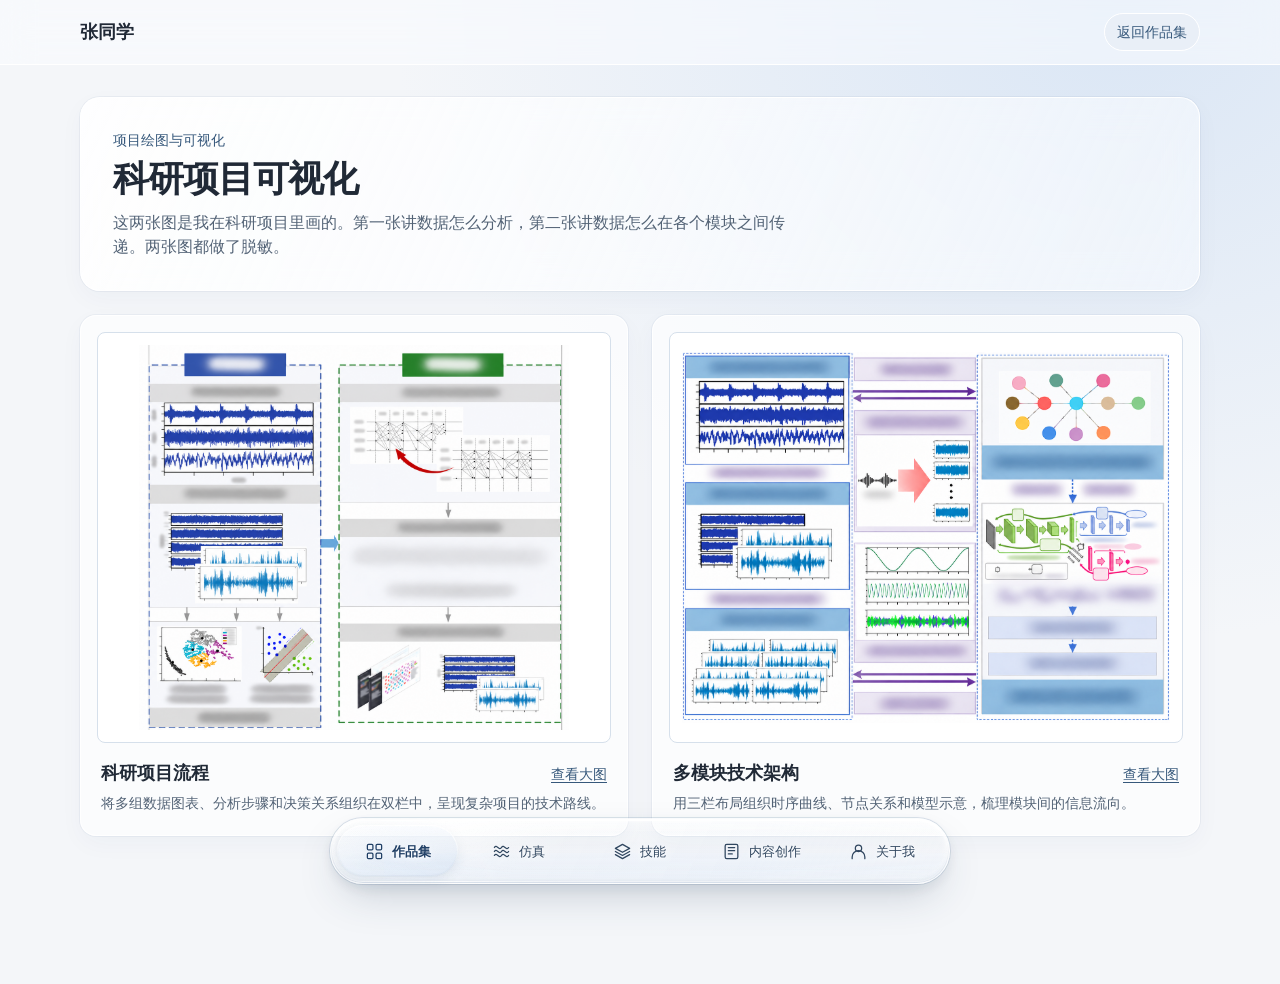
==== works/research-visualizations/index.html @ 985a32ad "Intensify glass dock hover with raised lenses and responsive highlights" ====
<!doctype html>
<html lang="zh-CN">
<head>
<meta charset="utf-8">
<meta name="viewport" content="width=device-width, initial-scale=1">
<meta name="description" content="张同学的科研项目可视化作品，涵盖项目流程和多模块技术架构。">
<title>科研项目可视化 · 张同学</title>
<link rel="stylesheet" href="../../gallery.css">
<link rel="stylesheet" href="../../image-viewer.css">
<link rel="stylesheet" href="../../bottom-nav.css?v=liquid-glass-hover-3">
</head>
<body>
<header class="site-header">
  <nav class="site-nav" aria-label="页面导航">
    <a class="brand" href="../../index.html">张同学</a>
    <a class="back" href="../../index.html#works">返回作品集</a>
  </nav>
</header>
<main>
  <section class="intro" aria-labelledby="title">
    <p class="eyebrow">项目绘图与可视化</p>
    <h1 id="title">科研项目可视化</h1>
    <p class="intro-copy">这两张图是我在科研项目里画的。第一张讲数据怎么分析，第二张讲数据怎么在各个模块之间传递。两张图都做了脱敏。</p>
  </section>
  <div class="gallery" data-image-gallery>
    <figure class="diagram">
      <a class="diagram-image" data-image-item href="../../assets/research-workflow-redacted.png" aria-label="查看科研项目流程脱敏大图">
        <img src="../../assets/research-workflow-redacted.png" width="1324" height="1188" alt="用双栏布局组织波形、散点、分析步骤与决策关系的科研项目流程图">
      </a>
      <figcaption>
        <div class="caption-top">
          <h2>科研项目流程</h2>
          <a class="original" href="../../assets/research-workflow-redacted.png" aria-label="查看科研项目流程脱敏大图">查看大图</a>
        </div>
        <p>将多组数据图表、分析步骤和决策关系组织在双栏中，呈现复杂项目的技术路线。</p>
      </figcaption>
    </figure>
    <figure class="diagram">
      <a class="diagram-image" data-image-item href="../../assets/technical-architecture-redacted.png" aria-label="查看多模块技术架构脱敏大图">
        <img src="../../assets/technical-architecture-redacted.png" width="1437" height="1094" alt="用三栏布局展示时序曲线、节点关系和模型模块之间的信息流向">
      </a>
      <figcaption>
        <div class="caption-top">
          <h2>多模块技术架构</h2>
          <a class="original" href="../../assets/technical-architecture-redacted.png" aria-label="查看多模块技术架构脱敏大图">查看大图</a>
        </div>
        <p>用三栏布局组织时序曲线、节点关系和模型示意，梳理模块间的信息流向。</p>
      </figcaption>
    </figure>
  </div>
</main>
<script src="../../image-viewer.js"></script>
<nav class="bottom-nav" aria-label="底部导航">
  <a href="../../index.html#works" aria-current="page"><svg viewBox="0 0 24 24" aria-hidden="true"><rect x="3" y="3" width="7" height="7" rx="1.5"/><rect x="14" y="3" width="7" height="7" rx="1.5"/><rect x="3" y="14" width="7" height="7" rx="1.5"/><rect x="14" y="14" width="7" height="7" rx="1.5"/></svg><span>作品集</span></a>
  <a href="../../index.html#simulation"><svg viewBox="0 0 24 24" aria-hidden="true"><path d="M3 7c3-5 6 5 9 0s6 5 9 0M3 12c3-5 6 5 9 0s6 5 9 0M3 17c3-5 6 5 9 0s6 5 9 0"/></svg><span>仿真</span></a>
  <a href="../../index.html#skills"><svg viewBox="0 0 24 24" aria-hidden="true"><path d="m12 3 9 5-9 5-9-5 9-5Zm-9 9 9 5 9-5M3 16l9 5 9-5"/></svg><span>技能</span></a>
  <a href="../../index.html#xiaohongshu"><svg viewBox="0 0 24 24" aria-hidden="true"><rect x="4" y="3" width="16" height="18" rx="2"/><path d="M8 7h8M8 11h8M8 15h5"/></svg><span>内容创作</span></a>
  <a href="../../index.html#about"><svg viewBox="0 0 24 24" aria-hidden="true"><circle cx="12" cy="8" r="4"/><path d="M4 21v-2a8 8 0 0 1 16 0v2"/></svg><span>关于我</span></a>
</nav>
<script src="../../bottom-nav.js?v=liquid-glass-hover-3"></script>
</body>
</html>
---- gallery.css ----
@import url("./typography.css");

:root {
  color-scheme: light;
  --ink: #202936;
  --muted: #536376;
  --accent: #36587b;
  --line: #d6e0eb;
  font-family: var(--font-ui);
}
* { box-sizing: border-box; }
body {
  min-height: 100vh;
  margin: 0;
  color: var(--ink);
  background: radial-gradient(ellipse at 88% 0%, #dae6f5, transparent 46%), #f4f6f9;
}
h1, h2, p, figure { margin: 0; }
a { color: inherit; }
a:focus-visible { outline: 3px solid var(--accent); outline-offset: 4px; }
.site-header {
  border-bottom: 1px solid #fff;
  background: rgba(250, 252, 255, .57);
  backdrop-filter: blur(16px);
}
.site-nav, main { width: min(1120px, calc(100% - 64px)); margin-inline: auto; }
.site-nav { display: flex; align-items: center; justify-content: space-between; gap: 16px; min-height: 64px; }
.brand { font-size: 18px; font-weight: 600; text-decoration: none; }
.back {
  padding: 8px 12px;
  border: 1px solid #fff;
  border-radius: 999px;
  color: var(--accent);
  background: #e9eff7;
  font-size: 14px;
  line-height: 20px;
  text-decoration: none;
}
.back:hover { background: #fff; }
main { margin-block: 32px 48px; }
.intro, .diagram {
  border: 1px solid #fffe;
  background: rgba(255, 255, 255, .65);
  box-shadow: 0 0 0 1px #58759912, 0 8px 24px #29456b09;
}
.intro {
  padding: 32px;
  border-radius: 20px;
  background: linear-gradient(115deg, #ffffffdf, #f8fbff8f);
  backdrop-filter: blur(16px);
}
.eyebrow { color: var(--accent); font-size: 14px; line-height: 20px; font-weight: 500; }
h1 { margin-top: 8px; font-size: 36px; line-height: 40px; font-weight: 600; letter-spacing: -.03em; }
.intro-copy { max-width: 680px; margin-top: 12px; color: var(--muted); font-size: 16px; line-height: 24px; }
.gallery { display: grid; grid-template-columns: repeat(2, minmax(0, 1fr)); gap: 24px; margin-top: 24px; }
.diagram { display: flex; min-width: 0; flex-direction: column; padding: 16px; border-radius: 16px; }
.diagram-image {
  display: grid;
  grid-template: minmax(0, 1fr) / minmax(0, 1fr);
  place-items: center;
  min-height: 0;
  aspect-ratio: 5 / 4;
  padding: 12px;
  border: 1px solid var(--line);
  border-radius: 8px;
  background: #fff;
}
.diagram-image-wide { aspect-ratio: 16 / 10; }
.diagram-image:hover { border-color: var(--accent); }
.diagram-image img { display: block; width: 100%; height: 100%; min-height: 0; object-fit: contain; }
figcaption { padding: 16px 4px 4px; }
.caption-top { display: flex; justify-content: space-between; align-items: baseline; gap: 12px; flex-wrap: wrap; }
h2 { font-size: 18px; line-height: 28px; font-weight: 600; }
.original { color: var(--accent); font-size: 14px; line-height: 20px; white-space: nowrap; text-underline-offset: 3px; }
figcaption p { margin-top: 4px; color: var(--muted); font-size: 14px; line-height: 24px; }
@media (max-width: 680px) {
  .site-nav, main { width: calc(100% - 32px); }
  main { margin-top: 20px; }
  .intro { padding: 24px; }
  h1 { font-size: 30px; line-height: 36px; }
  .gallery { grid-template-columns: 1fr; gap: 16px; margin-top: 16px; }
  .diagram { padding: 12px; }
  .diagram-image { padding: 8px; }
}
---- image-viewer.css ----
html:has(.image-viewer[open]) { overflow: hidden; }

.image-viewer {
  width: min(1160px, calc(100% - 56px));
  height: min(880px, calc(100dvh - 56px));
  max-width: none;
  max-height: calc(100dvh - 32px);
  padding: 0;
  overflow: hidden;
  border: 1px solid #d6e0eb;
  border-radius: 16px;
  color: var(--ink, #202936);
  background: #f4f6f9;
  box-shadow: 0 18px 64px #18253638;
}
.image-viewer[open] { display: grid; grid-template-rows: auto minmax(0, 1fr) auto; }
.image-viewer::backdrop { background: #152134a6; cursor: pointer; }
.image-viewer-toolbar {
  padding: 12px 16px;
  border-bottom: 1px solid #d6e0eb;
  background: #fbfcfe;
}
.image-viewer-toolbar h2 { margin: 0; font-size: 16px; line-height: 24px; font-weight: 600; }
.image-viewer-position { margin: 0; color: var(--muted, #536376); font-size: 13px; font-variant-numeric: tabular-nums; }
.image-viewer-footer {
  display: flex;
  align-items: center;
  justify-content: space-between;
  gap: 8px;
  padding: 8px 16px;
  border-top: 1px solid #d6e0eb;
  background: #fbfcfe;
}
.image-viewer-hint { margin: 0; color: var(--muted, #536376); font-size: 13px; line-height: 20px; }
.image-viewer-footer button {
  margin-inline-start: auto;
  min-height: 44px;
  padding: 8px 14px;
  border: 1px solid #d6e0eb;
  border-radius: 999px;
  color: var(--accent, #36587b);
  background: #edf2f8;
  font: inherit;
  font-weight: 600;
  white-space: nowrap;
  cursor: pointer;
}
.image-viewer-footer button:hover { background: #e3ebf5; }
.image-viewer-footer button:focus-visible {
  outline: 3px solid var(--accent, #36587b);
  outline-offset: 3px;
}
.image-viewer-stage { position: relative; display: grid; grid-template-rows: minmax(0, 1fr); min-height: 0; }
.image-viewer-content {
  display: grid;
  grid-template-rows: minmax(0, 1fr);
  min-width: 0;
  min-height: 0;
  overflow: hidden;
  padding: 16px;
  touch-action: pan-y pinch-zoom;
}
.image-viewer-content [role="status"] { align-self: center; justify-self: center; }
.image-viewer-image {
  position: relative;
  display: grid;
  min-width: 0;
  min-height: 0;
  padding: 0;
  place-items: center;
  border: 0;
  background: none;
  cursor: default;
}
.image-viewer-image:focus-visible { outline: 3px solid var(--accent, #36587b); outline-offset: -3px; }
.image-viewer-image img {
  position: absolute;
  top: 50%;
  left: 50%;
  display: block;
  max-width: 100%;
  max-height: 100%;
  transform: translate(-50%, -50%);
  cursor: zoom-in;
}
.image-viewer [hidden] { display: none; }
.image-viewer-zoomed .image-viewer-content {
  display: block;
  overflow: auto;
  overscroll-behavior: contain;
  touch-action: auto;
}
.image-viewer-zoomed .image-viewer-image { width: max(100%, var(--zoom-width)); }
.image-viewer-zoomed .image-viewer-image img {
  position: static;
  width: var(--zoom-width);
  max-height: none;
  transform: none;
  cursor: zoom-out;
}
.image-viewer-navigation { position: absolute; inset: 0 16px 0 0; pointer-events: none; }
.image-viewer-edge {
  position: absolute;
  inset-block: 0;
  display: grid;
  width: clamp(44px, 14%, 144px);
  padding: 0;
  place-items: center;
  border: 0;
  color: #254464;
  background: transparent;
  cursor: pointer;
  pointer-events: auto;
  touch-action: pan-y pinch-zoom;
}
.image-viewer-edge-prev { inset-inline-start: 0; --edge-shade: to right; }
.image-viewer-edge-next { inset-inline-end: 0; --edge-shade: to left; }
.image-viewer-edge span {
  opacity: 0;
  font: 600 44px/1 system-ui, sans-serif;
  text-shadow: 0 0 6px #fff;
}
.image-viewer-edge:not([aria-disabled="true"]):is(:hover, :focus-visible) {
  background: linear-gradient(var(--edge-shade), #1f375b26, transparent);
}
.image-viewer-edge:not([aria-disabled="true"]):is(:hover, :focus-visible) span { opacity: 1; }
.image-viewer-edge:focus-visible { outline: 3px solid var(--accent, #36587b); outline-offset: -4px; }
.image-viewer-edge[aria-disabled="true"] { visibility: hidden; pointer-events: none; }
@media (max-width: 600px) {
  .image-viewer { width: calc(100% - 24px); height: min(640px, calc(100dvh - 32px)); }
  .image-viewer-content { padding: 8px; }
}
@media (hover: none) {
  .image-viewer-navigation { inset-inline-end: 0; }
  .image-viewer-edge span { opacity: .65; }
}
---- bottom-nav.css ----
body { padding-bottom: calc(100px + env(safe-area-inset-bottom, 0px)); }
html { scroll-padding-bottom: 100px; }
.bottom-nav {
  position: fixed;
  z-index: 10;
  left: 50%;
  bottom: calc(16px + env(safe-area-inset-bottom, 0px));
  transform: translateX(-50%);
  display: grid;
  grid-template-columns: repeat(5, minmax(0, 1fr));
  width: min(620px, calc(100% - 32px));
  padding: 6px;
  border: 1px solid #ffffffb3;
  border-radius: 999px;
  background:
    linear-gradient(115deg, #ffffff33, transparent 32%, #bdd8ff0a 68%, #ffffff24),
    linear-gradient(180deg, #ffffff24, #edf5ff08 48%, #a5bfdc24);
  box-shadow:
    0 18px 44px -12px #263e5d40,
    0 5px 14px #263e5d14,
    0 0 0 1px #819bb840,
    inset 0 2px 1px #fffffff2,
    inset 0 -3px 3px #52739c29,
    inset 3px 0 5px #ffffff99,
    inset -3px 0 5px #ffffff80;
  backdrop-filter: var(--glass-optics, blur(10px) saturate(1.5));
  -webkit-backdrop-filter: var(--glass-optics, blur(10px) saturate(1.5));
  isolation: isolate;
}
.bottom-nav::after {
  position: absolute;
  z-index: 0;
  inset: 1px;
  border: 1px solid #ffffff66;
  border-radius: inherit;
  background:
    radial-gradient(ellipse 180px 76px at var(--shine-x, 18%) var(--shine-y, 0%), #ffffffa6, #ffffff14 54%, transparent 76%),
    linear-gradient(180deg, #ffffff4d, transparent 24%, transparent 72%, #ffffff38);
  box-shadow: inset 0 0 0 1px #ffffff0d, inset 0 0 10px #ffffff1a;
  content: "";
  pointer-events: none;
}
.bottom-nav::before {
  position: absolute;
  z-index: -1;
  inset: 6px auto 6px 6px;
  width: calc((100% - 12px) / 5);
  border-radius: 999px;
  background: linear-gradient(150deg, #ffffff80, #bdd7f533 48%, #8fb3e02e);
  box-shadow: inset 0 1px 1px #fffffff2, inset 0 -1px 2px #52739c40, inset 0 0 0 1px #ffffffa6, 0 3px 12px #36587b1f;
  content: "";
  opacity: 0;
  transform: translateX(calc(var(--active-index, 0) * 100%));
  transition: transform .28s cubic-bezier(.22, 1, .36, 1), opacity .2s;
}
.bottom-nav[data-active]::before { opacity: 1; }
.bottom-nav a {
  position: relative;
  z-index: 1;
  display: flex;
  align-items: center;
  justify-content: center;
  gap: 8px;
  min-width: 0;
  min-height: 52px;
  border-radius: 999px;
  color: #30465f;
  font-size: 13px;
  line-height: 20px;
  text-decoration: none;
  text-shadow: 0 1px 2px #ffffffe6, 0 0 8px #ffffff99;
  white-space: nowrap;
  -webkit-tap-highlight-color: transparent;
}
.bottom-nav a::before {
  position: absolute;
  z-index: -1;
  inset: -3px -1px;
  border: 1px solid #ffffffed;
  border-radius: inherit;
  background:
    radial-gradient(ellipse at var(--item-shine-x, 50%) var(--item-shine-y, 0%), #fffffff2, #ffffff33 48%, transparent 76%),
    linear-gradient(155deg, #ffffff94, #d2e6ff38 48%, #9ebfe947);
  box-shadow: inset 0 2px 1px #fff, inset 0 -2px 3px #587ba647, 0 9px 20px -5px #29466e45, 0 0 0 1px #83a7d333;
  content: "";
  opacity: 0;
  transform: perspective(360px) translate3d(0, 2px, 0) scale(.92);
  transition: opacity .16s, transform .24s cubic-bezier(.2, .9, .25, 1.3);
  pointer-events: none;
}
.bottom-nav a:hover { color: #203f65; }
.bottom-nav a[aria-current] { color: #203f65; font-weight: 600; }
.bottom-nav a:focus-visible { outline: 2px solid #36587b; outline-offset: -2px; }
.bottom-nav svg { width: 19px; height: 19px; flex: none; fill: none; stroke: currentColor; stroke-width: 1.6; stroke-linecap: round; stroke-linejoin: round; }
.bottom-nav a > svg, .bottom-nav a > span { transition: transform .24s cubic-bezier(.2, .9, .25, 1.3), filter .2s; }
.bottom-nav a:focus-visible::before { opacity: 1; transform: none; }
@media (hover: hover) and (pointer: fine) {
  .bottom-nav[data-pointer]::after {
    background:
      radial-gradient(ellipse 110px 65px at var(--shine-x) var(--shine-y), #fffffff2, #ffffff66 42%, transparent 76%),
      linear-gradient(180deg, #ffffff80, transparent 28%, transparent 68%, #ffffff59);
  }
  .bottom-nav[data-pointer]::before { opacity: .5; }
  .bottom-nav a:hover::before {
    opacity: 1;
    transform: perspective(360px) translate3d(var(--item-shift-x, 0px), var(--item-shift-y, -3px), 0) rotateX(var(--item-tilt-x, 0deg)) rotateY(var(--item-tilt-y, 0deg)) scale(1.025);
  }
  .bottom-nav a:hover > svg { transform: translate3d(var(--content-shift-x, 0px), -3px, 0) scale(1.2); filter: drop-shadow(0 2px 3px #36587b26); }
  .bottom-nav a:hover > span { transform: translate3d(var(--content-shift-x, 0px), -2px, 0) scale(1.06); }
  .bottom-nav a:active::before { transform: translateY(1px) scale(.98); }
  .bottom-nav a:active > svg, .bottom-nav a:active > span { transform: scale(.97); }
}
@media (max-width: 760px) {
  .bottom-nav a { flex-direction: column; gap: 3px; min-height: 54px; font-size: 11px; line-height: 16px; }
  .back-to-top { bottom: calc(100px + env(safe-area-inset-bottom, 0px)); }
  .footer { padding-right: 60px; }
}
@media (prefers-reduced-motion: reduce) {
  .bottom-nav::before, .bottom-nav a::before, .bottom-nav a > svg, .bottom-nav a > span { transition: none; }
  .bottom-nav a:hover::before, .bottom-nav a:active::before, .bottom-nav a:hover > svg, .bottom-nav a:hover > span { transform: none; }
}
.nav-glass-defs { position: absolute; width: 0; height: 0; overflow: hidden; pointer-events: none; }
@supports not ((backdrop-filter: blur(1px)) or (-webkit-backdrop-filter: blur(1px))) {
  .bottom-nav { background: #edf4fff2; }
}
@media (prefers-reduced-transparency: reduce), (prefers-contrast: more) {
  .bottom-nav { background: #edf4ff; backdrop-filter: none; -webkit-backdrop-filter: none; }
  .bottom-nav::after { background: none; }
  .bottom-nav[data-pointer]::after { background: none; }
  .bottom-nav a::before { background: #f7fbff; }
}
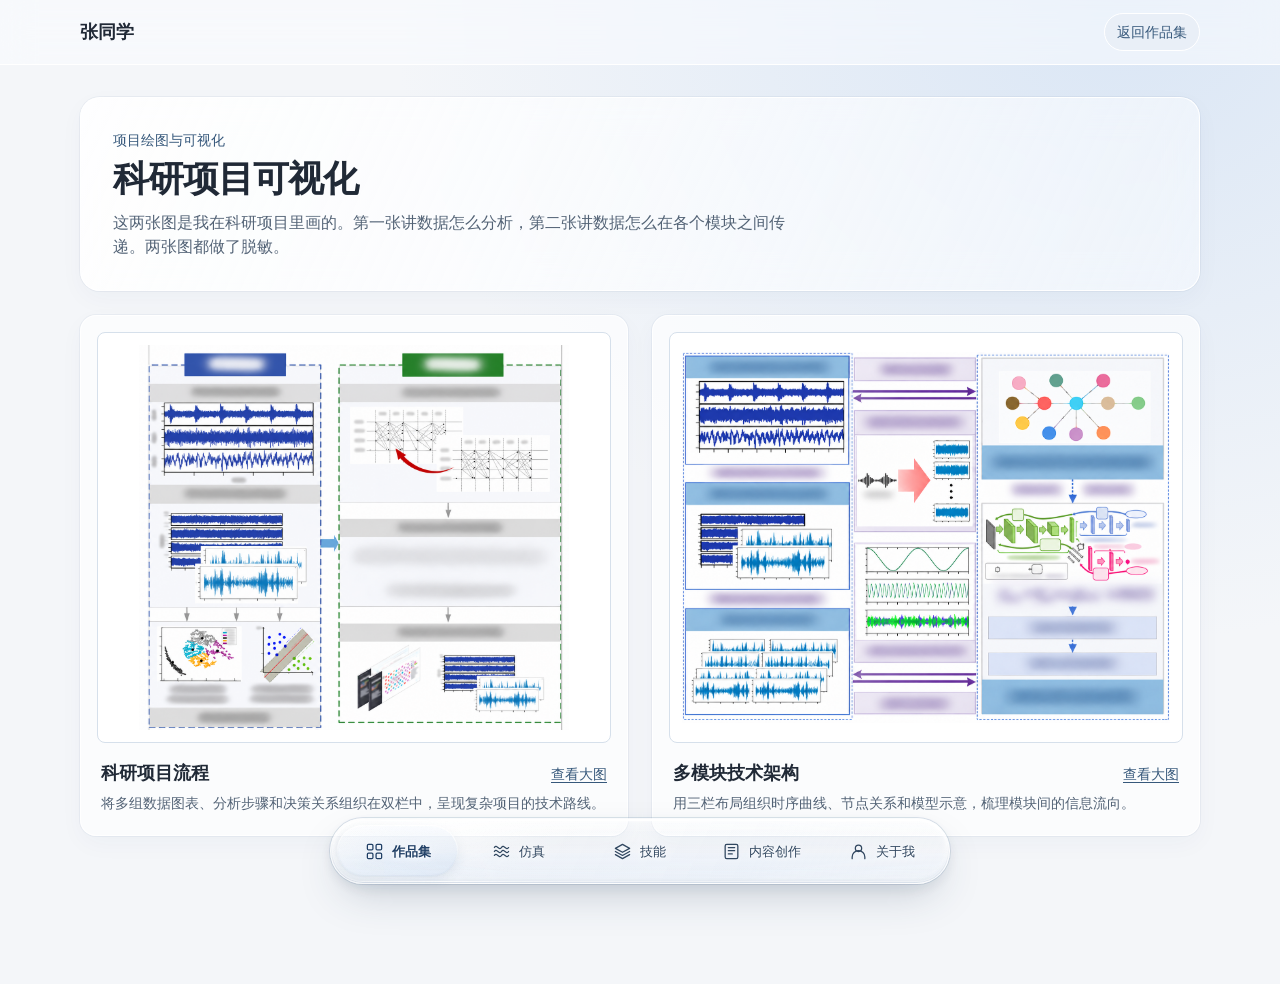
==== commit 97f39276: "Unify glass navigation into a continuous responsive lens" ====
--- a/works/research-visualizations/index.html
+++ b/works/research-visualizations/index.html
@@ -7,7 +7,7 @@
 <title>科研项目可视化 · 张同学</title>
 <link rel="stylesheet" href="../../gallery.css">
 <link rel="stylesheet" href="../../image-viewer.css">
-<link rel="stylesheet" href="../../bottom-nav.css?v=liquid-glass-hover-3">
+<link rel="stylesheet" href="../../bottom-nav.css?v=liquid-glass-flow-4">
 </head>
 <body>
 <header class="site-header">
@@ -57,6 +57,6 @@
   <a href="../../index.html#xiaohongshu"><svg viewBox="0 0 24 24" aria-hidden="true"><rect x="4" y="3" width="16" height="18" rx="2"/><path d="M8 7h8M8 11h8M8 15h5"/></svg><span>内容创作</span></a>
   <a href="../../index.html#about"><svg viewBox="0 0 24 24" aria-hidden="true"><circle cx="12" cy="8" r="4"/><path d="M4 21v-2a8 8 0 0 1 16 0v2"/></svg><span>关于我</span></a>
 </nav>
-<script src="../../bottom-nav.js?v=liquid-glass-hover-3"></script>
+<script src="../../bottom-nav.js?v=liquid-glass-flow-4"></script>
 </body>
 </html>
--- a/bottom-nav.css
+++ b/bottom-nav.css
@@ -50,8 +50,9 @@
   box-shadow: inset 0 1px 1px #fffffff2, inset 0 -1px 2px #52739c40, inset 0 0 0 1px #ffffffa6, 0 3px 12px #36587b1f;
   content: "";
   opacity: 0;
-  transform: translateX(calc(var(--active-index, 0) * 100%));
-  transition: transform .28s cubic-bezier(.22, 1, .36, 1), opacity .2s;
+  transform: translateX(calc(var(--preview-index, var(--active-index, 0)) * 100%)) translateY(var(--lens-lift, 0px)) scale(var(--lens-scale, 1));
+  transition: transform .38s cubic-bezier(.2, .9, .25, 1.12), opacity .2s, box-shadow .2s;
+  pointer-events: none;
 }
 .bottom-nav[data-active]::before { opacity: 1; }
 .bottom-nav a {
@@ -72,42 +73,32 @@
   white-space: nowrap;
   -webkit-tap-highlight-color: transparent;
 }
-.bottom-nav a::before {
-  position: absolute;
-  z-index: -1;
-  inset: -3px -1px;
-  border: 1px solid #ffffffed;
-  border-radius: inherit;
-  background:
-    radial-gradient(ellipse at var(--item-shine-x, 50%) var(--item-shine-y, 0%), #fffffff2, #ffffff33 48%, transparent 76%),
-    linear-gradient(155deg, #ffffff94, #d2e6ff38 48%, #9ebfe947);
-  box-shadow: inset 0 2px 1px #fff, inset 0 -2px 3px #587ba647, 0 9px 20px -5px #29466e45, 0 0 0 1px #83a7d333;
-  content: "";
-  opacity: 0;
-  transform: perspective(360px) translate3d(0, 2px, 0) scale(.92);
-  transition: opacity .16s, transform .24s cubic-bezier(.2, .9, .25, 1.3);
-  pointer-events: none;
-}
+
 .bottom-nav a:hover { color: #203f65; }
 .bottom-nav a[aria-current] { color: #203f65; font-weight: 600; }
 .bottom-nav a:focus-visible { outline: 2px solid #36587b; outline-offset: -2px; }
 .bottom-nav svg { width: 19px; height: 19px; flex: none; fill: none; stroke: currentColor; stroke-width: 1.6; stroke-linecap: round; stroke-linejoin: round; }
 .bottom-nav a > svg, .bottom-nav a > span { transition: transform .24s cubic-bezier(.2, .9, .25, 1.3), filter .2s; }
-.bottom-nav a:focus-visible::before { opacity: 1; transform: none; }
+.bottom-nav a::after { position: absolute; bottom: 4px; left: calc(50% - 2px); width: 4px; height: 4px; border-radius: 50%; background: #36587b; content: ""; opacity: 0; transition: opacity .18s; pointer-events: none; }
+.bottom-nav[data-preview] a[aria-current]::after { opacity: 1; }
 @media (hover: hover) and (pointer: fine) {
   .bottom-nav[data-pointer]::after {
     background:
       radial-gradient(ellipse 110px 65px at var(--shine-x) var(--shine-y), #fffffff2, #ffffff66 42%, transparent 76%),
       linear-gradient(180deg, #ffffff80, transparent 28%, transparent 68%, #ffffff59);
   }
-  .bottom-nav[data-pointer]::before { opacity: .5; }
-  .bottom-nav a:hover::before {
-    opacity: 1;
-    transform: perspective(360px) translate3d(var(--item-shift-x, 0px), var(--item-shift-y, -3px), 0) rotateX(var(--item-tilt-x, 0deg)) rotateY(var(--item-tilt-y, 0deg)) scale(1.025);
+  .bottom-nav[data-pointer]::before {
+    --lens-lift: -3px;
+    --lens-scale: 1.035;
   }
-  .bottom-nav a:hover > svg { transform: translate3d(var(--content-shift-x, 0px), -3px, 0) scale(1.2); filter: drop-shadow(0 2px 3px #36587b26); }
+  .bottom-nav[data-preview]::before {
+    background: linear-gradient(145deg, #ffffffe0, #cce1fc47 48%, #95b8e54d);
+    box-shadow: inset 0 2px 1px #fff, inset 0 -2px 3px #587ba647, inset 0 0 0 1px #ffffffe6, 0 9px 20px -5px #29466e45;
+  }
+
+  .bottom-nav a:hover > svg { transform: translate3d(var(--content-shift-x, 0px), -3px, 0) scale(1.18); filter: drop-shadow(0 2px 3px #36587b26); }
   .bottom-nav a:hover > span { transform: translate3d(var(--content-shift-x, 0px), -2px, 0) scale(1.06); }
-  .bottom-nav a:active::before { transform: translateY(1px) scale(.98); }
+  .bottom-nav:has(a:active)::before { --lens-lift: 0px; --lens-scale: .985; transition-duration: .1s; }
   .bottom-nav a:active > svg, .bottom-nav a:active > span { transform: scale(.97); }
 }
 @media (max-width: 760px) {
@@ -116,8 +107,9 @@
   .footer { padding-right: 60px; }
 }
 @media (prefers-reduced-motion: reduce) {
-  .bottom-nav::before, .bottom-nav a::before, .bottom-nav a > svg, .bottom-nav a > span { transition: none; }
-  .bottom-nav a:hover::before, .bottom-nav a:active::before, .bottom-nav a:hover > svg, .bottom-nav a:hover > span { transform: none; }
+  .bottom-nav::before, .bottom-nav a::after, .bottom-nav a > svg, .bottom-nav a > span { transition: none; }
+  .bottom-nav::before { --lens-lift: 0px; --lens-scale: 1; }
+  .bottom-nav a:hover > svg, .bottom-nav a:hover > span { transform: none; }
 }
 .nav-glass-defs { position: absolute; width: 0; height: 0; overflow: hidden; pointer-events: none; }
 @supports not ((backdrop-filter: blur(1px)) or (-webkit-backdrop-filter: blur(1px))) {
@@ -127,5 +119,5 @@
   .bottom-nav { background: #edf4ff; backdrop-filter: none; -webkit-backdrop-filter: none; }
   .bottom-nav::after { background: none; }
   .bottom-nav[data-pointer]::after { background: none; }
-  .bottom-nav a::before { background: #f7fbff; }
+  .bottom-nav::before { background: #dce9fa; }
 }
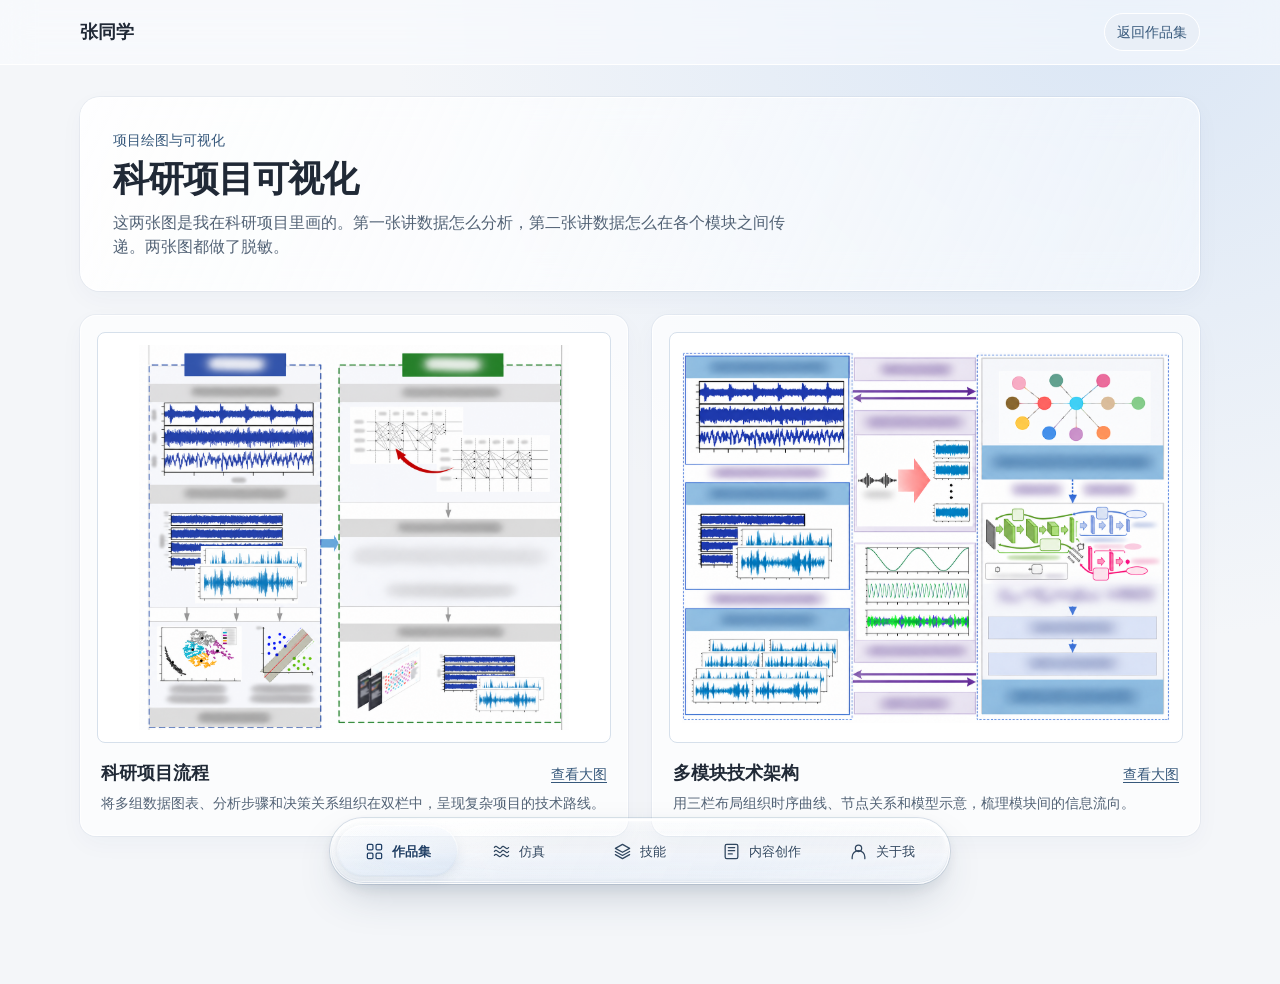
==== commit ff01ae24: "Add elastic glass navigation and pointer-responsive flow" ====
--- a/works/research-visualizations/index.html
+++ b/works/research-visualizations/index.html
@@ -7,7 +7,7 @@
 <title>科研项目可视化 · 张同学</title>
 <link rel="stylesheet" href="../../gallery.css">
 <link rel="stylesheet" href="../../image-viewer.css">
-<link rel="stylesheet" href="../../bottom-nav.css?v=liquid-glass-flow-4">
+<link rel="stylesheet" href="../../bottom-nav.css?v=elastic-9">
 </head>
 <body>
 <header class="site-header">
@@ -57,6 +57,6 @@
   <a href="../../index.html#xiaohongshu"><svg viewBox="0 0 24 24" aria-hidden="true"><rect x="4" y="3" width="16" height="18" rx="2"/><path d="M8 7h8M8 11h8M8 15h5"/></svg><span>内容创作</span></a>
   <a href="../../index.html#about"><svg viewBox="0 0 24 24" aria-hidden="true"><circle cx="12" cy="8" r="4"/><path d="M4 21v-2a8 8 0 0 1 16 0v2"/></svg><span>关于我</span></a>
 </nav>
-<script src="../../bottom-nav.js?v=liquid-glass-flow-4"></script>
+<script src="../../bottom-nav.js?v=elastic-9"></script>
 </body>
 </html>
--- a/bottom-nav.css
+++ b/bottom-nav.css
@@ -26,6 +26,10 @@
   backdrop-filter: var(--glass-optics, blur(10px) saturate(1.5));
   -webkit-backdrop-filter: var(--glass-optics, blur(10px) saturate(1.5));
   isolation: isolate;
+  touch-action: pinch-zoom;
+  user-select: none;
+  -webkit-user-select: none;
+  -webkit-touch-callout: none;
 }
 .bottom-nav::after {
   position: absolute;
@@ -50,7 +54,8 @@
   box-shadow: inset 0 1px 1px #fffffff2, inset 0 -1px 2px #52739c40, inset 0 0 0 1px #ffffffa6, 0 3px 12px #36587b1f;
   content: "";
   opacity: 0;
-  transform: translateX(calc(var(--preview-index, var(--active-index, 0)) * 100%)) translateY(var(--lens-lift, 0px)) scale(var(--lens-scale, 1));
+  transform: translateX(calc(var(--lens-position, var(--preview-index, var(--active-index, 0))) * 100%)) translateY(var(--lens-lift, 0px)) scale(var(--lens-scale, 1)) scaleX(var(--lens-stretch, 1)) scaleY(var(--lens-compress, 1));
+  transform-origin: var(--lens-origin, 50%) 50%;
   transition: transform .38s cubic-bezier(.2, .9, .25, 1.12), opacity .2s, box-shadow .2s;
   pointer-events: none;
 }
@@ -72,6 +77,7 @@
   text-shadow: 0 1px 2px #ffffffe6, 0 0 8px #ffffff99;
   white-space: nowrap;
   -webkit-tap-highlight-color: transparent;
+  -webkit-user-drag: none;
 }
 
 .bottom-nav a:hover { color: #203f65; }
@@ -79,8 +85,9 @@
 .bottom-nav a:focus-visible { outline: 2px solid #36587b; outline-offset: -2px; }
 .bottom-nav svg { width: 19px; height: 19px; flex: none; fill: none; stroke: currentColor; stroke-width: 1.6; stroke-linecap: round; stroke-linejoin: round; }
 .bottom-nav a > svg, .bottom-nav a > span { transition: transform .24s cubic-bezier(.2, .9, .25, 1.3), filter .2s; }
-.bottom-nav a::after { position: absolute; bottom: 4px; left: calc(50% - 2px); width: 4px; height: 4px; border-radius: 50%; background: #36587b; content: ""; opacity: 0; transition: opacity .18s; pointer-events: none; }
-.bottom-nav[data-preview] a[aria-current]::after { opacity: 1; }
+.bottom-nav a > span { position: relative; }
+.bottom-nav a > span::after { position: absolute; top: calc(100% + 3px); left: calc(50% - 2px); width: 4px; height: 4px; border-radius: 50%; background: #36587b; content: ""; opacity: 0; transition: opacity .18s; pointer-events: none; }
+.bottom-nav[data-preview] a[aria-current] > span::after { opacity: 1; }
 @media (hover: hover) and (pointer: fine) {
   .bottom-nav[data-pointer]::after {
     background:
@@ -98,18 +105,40 @@
 
   .bottom-nav a:hover > svg { transform: translate3d(var(--content-shift-x, 0px), -3px, 0) scale(1.18); filter: drop-shadow(0 2px 3px #36587b26); }
   .bottom-nav a:hover > span { transform: translate3d(var(--content-shift-x, 0px), -2px, 0) scale(1.06); }
-  .bottom-nav:has(a:active)::before { --lens-lift: 0px; --lens-scale: .985; transition-duration: .1s; }
+  .bottom-nav:not([data-dragging]):has(a:active)::before { --lens-lift: 0px; --lens-scale: .985; transition-duration: .1s; }
   .bottom-nav a:active > svg, .bottom-nav a:active > span { transform: scale(.97); }
 }
+.bottom-nav[data-pressed], .bottom-nav[data-pressed] a { cursor: grabbing; }
+.bottom-nav[data-dragging]::before {
+  --lens-lift: -3px;
+  --lens-scale: 1.035;
+  opacity: 1;
+  background: linear-gradient(145deg, #ffffffe0, #cce1fc47 48%, #95b8e54d);
+  box-shadow: inset 0 2px 1px #fff, inset 0 -2px 3px #587ba647, inset 0 0 0 1px #ffffffe6, 0 9px 20px -5px #29466e45;
+  transition: opacity .2s, box-shadow .2s;
+}
+.bottom-nav[data-dragging] a > svg, .bottom-nav[data-dragging] a > span { transform: none; }
+.bottom-nav[data-dragging] a[data-drag-target] > svg { transform: translateY(-2px) scale(1.12); }
+.bottom-nav[data-dragging] a[data-drag-target] > span { transform: translateY(-1px); font-weight: 600; }
+.bottom-nav[data-elastic]::before { transition: opacity .2s, box-shadow .2s; box-shadow: inset 0 2px 1px #fff, inset 0 -2px 3px #587ba647, inset 0 0 0 1px #ffffffe6, 0 9px 20px -5px rgb(41 70 110 / calc(.16 + var(--lens-energy, 0) * .14)); }
+.bottom-nav[data-dragging]::after { background: radial-gradient(ellipse 110px 65px at var(--shine-x, 50%) var(--shine-y, 50%), #ffffffe6, #ffffff40 46%, transparent 78%), linear-gradient(180deg, #ffffff66, transparent 28%, transparent 68%, #ffffff40); }
 @media (max-width: 760px) {
   .bottom-nav a { flex-direction: column; gap: 3px; min-height: 54px; font-size: 11px; line-height: 16px; }
-  .back-to-top { bottom: calc(100px + env(safe-area-inset-bottom, 0px)); }
-  .footer { padding-right: 60px; }
+}
+.bottom-dock { position: fixed; z-index: 10; left: 50%; bottom: calc(16px + env(safe-area-inset-bottom, 0px)); transform: translateX(-50%); display: grid; grid-template-columns: minmax(0, 1fr) 44px; align-items: center; gap: 12px; width: min(676px, calc(100% - 32px)); }
+.bottom-dock .bottom-nav { position: relative; left: auto; bottom: auto; width: 100%; min-width: 0; transform: none; }
+.bottom-dock .back-to-top { position: relative; right: auto; bottom: auto; width: 44px; height: 44px; min-width: 44px; min-height: 44px; background: linear-gradient(145deg, #ffffffb3, #dceaff66); backdrop-filter: blur(16px); -webkit-backdrop-filter: blur(16px); box-shadow: 0 0 0 1px #58759926, 0 6px 18px #29456b1a, inset 0 1px 1px #fff; }
+.bottom-dock .back-to-top:hover { background: #f7fbffe6; }
+@media (max-width: 480px) {
+  .bottom-dock { width: calc(100% - 16px); gap: 8px; }
 }
 @media (prefers-reduced-motion: reduce) {
-  .bottom-nav::before, .bottom-nav a::after, .bottom-nav a > svg, .bottom-nav a > span { transition: none; }
+  .bottom-nav::before, .bottom-nav a > span::after, .bottom-nav a > svg, .bottom-nav a > span { transition: none; }
   .bottom-nav::before { --lens-lift: 0px; --lens-scale: 1; }
   .bottom-nav a:hover > svg, .bottom-nav a:hover > span { transform: none; }
+  .bottom-nav[data-dragging]::before { --lens-lift: 0px; --lens-scale: 1; }
+  .bottom-nav[data-dragging] a[data-drag-target] > svg, .bottom-nav[data-dragging] a[data-drag-target] > span { transform: none; }
+  .bottom-nav::before { --lens-stretch: 1 !important; --lens-compress: 1 !important; }
 }
 .nav-glass-defs { position: absolute; width: 0; height: 0; overflow: hidden; pointer-events: none; }
 @supports not ((backdrop-filter: blur(1px)) or (-webkit-backdrop-filter: blur(1px))) {
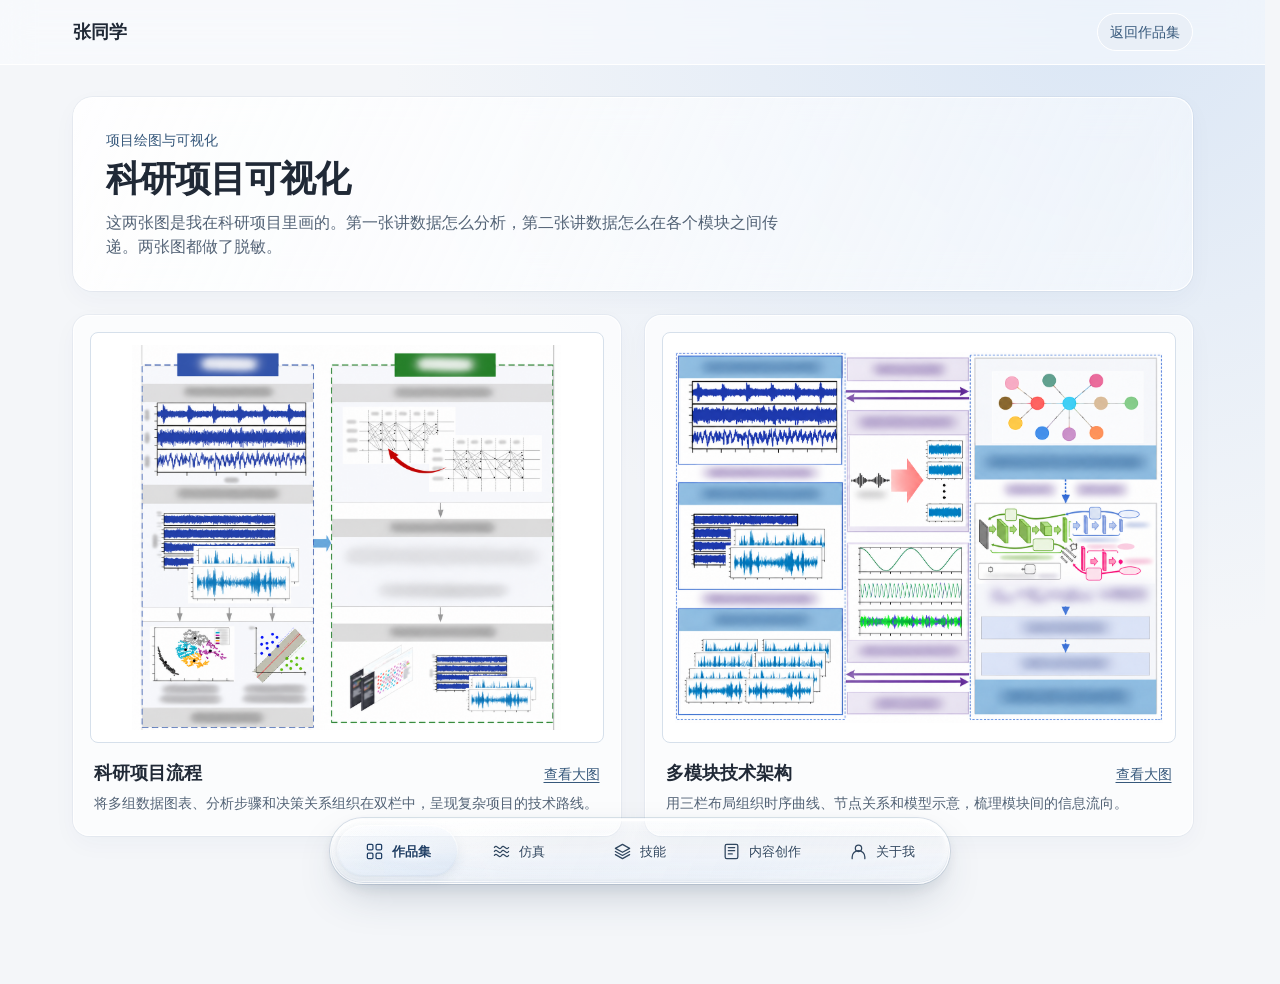
==== commit 94ab8285: "Add image morph transitions, dimensional skills and bubble flights" ====
--- a/works/research-visualizations/index.html
+++ b/works/research-visualizations/index.html
@@ -6,8 +6,8 @@
 <meta name="description" content="张同学的科研项目可视化作品，涵盖项目流程和多模块技术架构。">
 <title>科研项目可视化 · 张同学</title>
 <link rel="stylesheet" href="../../gallery.css">
-<link rel="stylesheet" href="../../image-viewer.css">
-<link rel="stylesheet" href="../../bottom-nav.css?v=elastic-9">
+<link rel="stylesheet" href="../../image-viewer.css?v=morph-2">
+<link rel="stylesheet" href="../../bottom-nav.css?v=bubble-10">
 </head>
 <body>
 <header class="site-header">
@@ -49,7 +49,7 @@
     </figure>
   </div>
 </main>
-<script src="../../image-viewer.js"></script>
+<script src="../../image-viewer.js?v=morph-2"></script>
 <nav class="bottom-nav" aria-label="底部导航">
   <a href="../../index.html#works" aria-current="page"><svg viewBox="0 0 24 24" aria-hidden="true"><rect x="3" y="3" width="7" height="7" rx="1.5"/><rect x="14" y="3" width="7" height="7" rx="1.5"/><rect x="3" y="14" width="7" height="7" rx="1.5"/><rect x="14" y="14" width="7" height="7" rx="1.5"/></svg><span>作品集</span></a>
   <a href="../../index.html#simulation"><svg viewBox="0 0 24 24" aria-hidden="true"><path d="M3 7c3-5 6 5 9 0s6 5 9 0M3 12c3-5 6 5 9 0s6 5 9 0M3 17c3-5 6 5 9 0s6 5 9 0"/></svg><span>仿真</span></a>
@@ -57,6 +57,6 @@
   <a href="../../index.html#xiaohongshu"><svg viewBox="0 0 24 24" aria-hidden="true"><rect x="4" y="3" width="16" height="18" rx="2"/><path d="M8 7h8M8 11h8M8 15h5"/></svg><span>内容创作</span></a>
   <a href="../../index.html#about"><svg viewBox="0 0 24 24" aria-hidden="true"><circle cx="12" cy="8" r="4"/><path d="M4 21v-2a8 8 0 0 1 16 0v2"/></svg><span>关于我</span></a>
 </nav>
-<script src="../../bottom-nav.js?v=elastic-9"></script>
+<script src="../../bottom-nav.js?v=bubble-10"></script>
 </body>
 </html>
--- a/image-viewer.css
+++ b/image-viewer.css
@@ -1,3 +1,4 @@
+html { scrollbar-gutter: stable; }
 html:has(.image-viewer[open]) { overflow: hidden; }
 
 .image-viewer {
@@ -14,8 +15,19 @@
   box-shadow: 0 18px 64px #18253638;
 }
 .image-viewer[open] { display: grid; grid-template-rows: auto minmax(0, 1fr) auto; }
-.image-viewer::backdrop { background: #152134a6; cursor: pointer; }
+.image-viewer::backdrop { background: #152134a6; backdrop-filter: blur(8px); cursor: pointer; }
+.image-viewer[data-morphing] { overflow: visible; }
+.image-viewer-transition { position: fixed; z-index: 5; display: block; max-width: none; max-height: none; margin: 0; padding: 0; object-fit: contain; background: #fff; pointer-events: none; }
+.image-viewer[data-opening]::backdrop { animation: viewer-veil-in .36s ease both; }
+.image-viewer[data-closing]::backdrop { animation: viewer-veil-out .32s ease both; }
+.image-viewer[data-opening] > :not(.image-viewer-transition) { animation: viewer-controls-in .3s ease both; }
+.image-viewer[data-closing] { background: transparent; border-color: transparent; box-shadow: none; transition: background .2s, border-color .2s, box-shadow .2s; }
+.image-viewer[data-closing] > :not(.image-viewer-transition) { opacity: 0; transition: opacity .16s; }
+@keyframes viewer-veil-in { from { background: #15213400; backdrop-filter: blur(0); } to { background: #152134a6; backdrop-filter: blur(8px); } }
+@keyframes viewer-veil-out { from { background: var(--veil-from, #152134a6); backdrop-filter: var(--veil-blur-from, blur(8px)); } to { background: #15213400; backdrop-filter: blur(0); } }
+@keyframes viewer-controls-in { from { opacity: 0; } to { opacity: 1; } }
 .image-viewer-toolbar {
+  border-radius: 15px 15px 0 0;
   padding: 12px 16px;
   border-bottom: 1px solid #d6e0eb;
   background: #fbfcfe;
@@ -23,6 +35,7 @@
 .image-viewer-toolbar h2 { margin: 0; font-size: 16px; line-height: 24px; font-weight: 600; }
 .image-viewer-position { margin: 0; color: var(--muted, #536376); font-size: 13px; font-variant-numeric: tabular-nums; }
 .image-viewer-footer {
+  border-radius: 0 0 15px 15px;
   display: flex;
   align-items: center;
   justify-content: space-between;
@@ -134,3 +147,9 @@
   .image-viewer-navigation { inset-inline-end: 0; }
   .image-viewer-edge span { opacity: .65; }
 }
+@media (prefers-reduced-motion: reduce) {
+  .image-viewer, .image-viewer > *, .image-viewer::backdrop { animation: none !important; transition: none !important; }
+}
+@media (prefers-reduced-transparency: reduce), (prefers-contrast: more) {
+  .image-viewer::backdrop { background: #152134e6; backdrop-filter: none; animation: none !important; }
+}
--- a/bottom-nav.css
+++ b/bottom-nav.css
@@ -54,7 +54,7 @@
   box-shadow: inset 0 1px 1px #fffffff2, inset 0 -1px 2px #52739c40, inset 0 0 0 1px #ffffffa6, 0 3px 12px #36587b1f;
   content: "";
   opacity: 0;
-  transform: translateX(calc(var(--lens-position, var(--preview-index, var(--active-index, 0))) * 100%)) translateY(var(--lens-lift, 0px)) scale(var(--lens-scale, 1)) scaleX(var(--lens-stretch, 1)) scaleY(var(--lens-compress, 1));
+  transform: translateX(calc(var(--lens-position, var(--preview-index, var(--active-index, 0))) * 100%)) translateY(var(--lens-lift, 0px)) scale(var(--lens-scale, 1)) scale(var(--lens-bubble-scale, 1)) scaleX(var(--lens-stretch, 1)) scaleY(var(--lens-compress, 1));
   transform-origin: var(--lens-origin, 50%) 50%;
   transition: transform .38s cubic-bezier(.2, .9, .25, 1.12), opacity .2s, box-shadow .2s;
   pointer-events: none;
@@ -138,7 +138,7 @@
   .bottom-nav a:hover > svg, .bottom-nav a:hover > span { transform: none; }
   .bottom-nav[data-dragging]::before { --lens-lift: 0px; --lens-scale: 1; }
   .bottom-nav[data-dragging] a[data-drag-target] > svg, .bottom-nav[data-dragging] a[data-drag-target] > span { transform: none; }
-  .bottom-nav::before { --lens-stretch: 1 !important; --lens-compress: 1 !important; }
+  .bottom-nav::before { --lens-stretch: 1 !important; --lens-compress: 1 !important; --lens-bubble-scale: 1 !important; }
 }
 .nav-glass-defs { position: absolute; width: 0; height: 0; overflow: hidden; pointer-events: none; }
 @supports not ((backdrop-filter: blur(1px)) or (-webkit-backdrop-filter: blur(1px))) {
